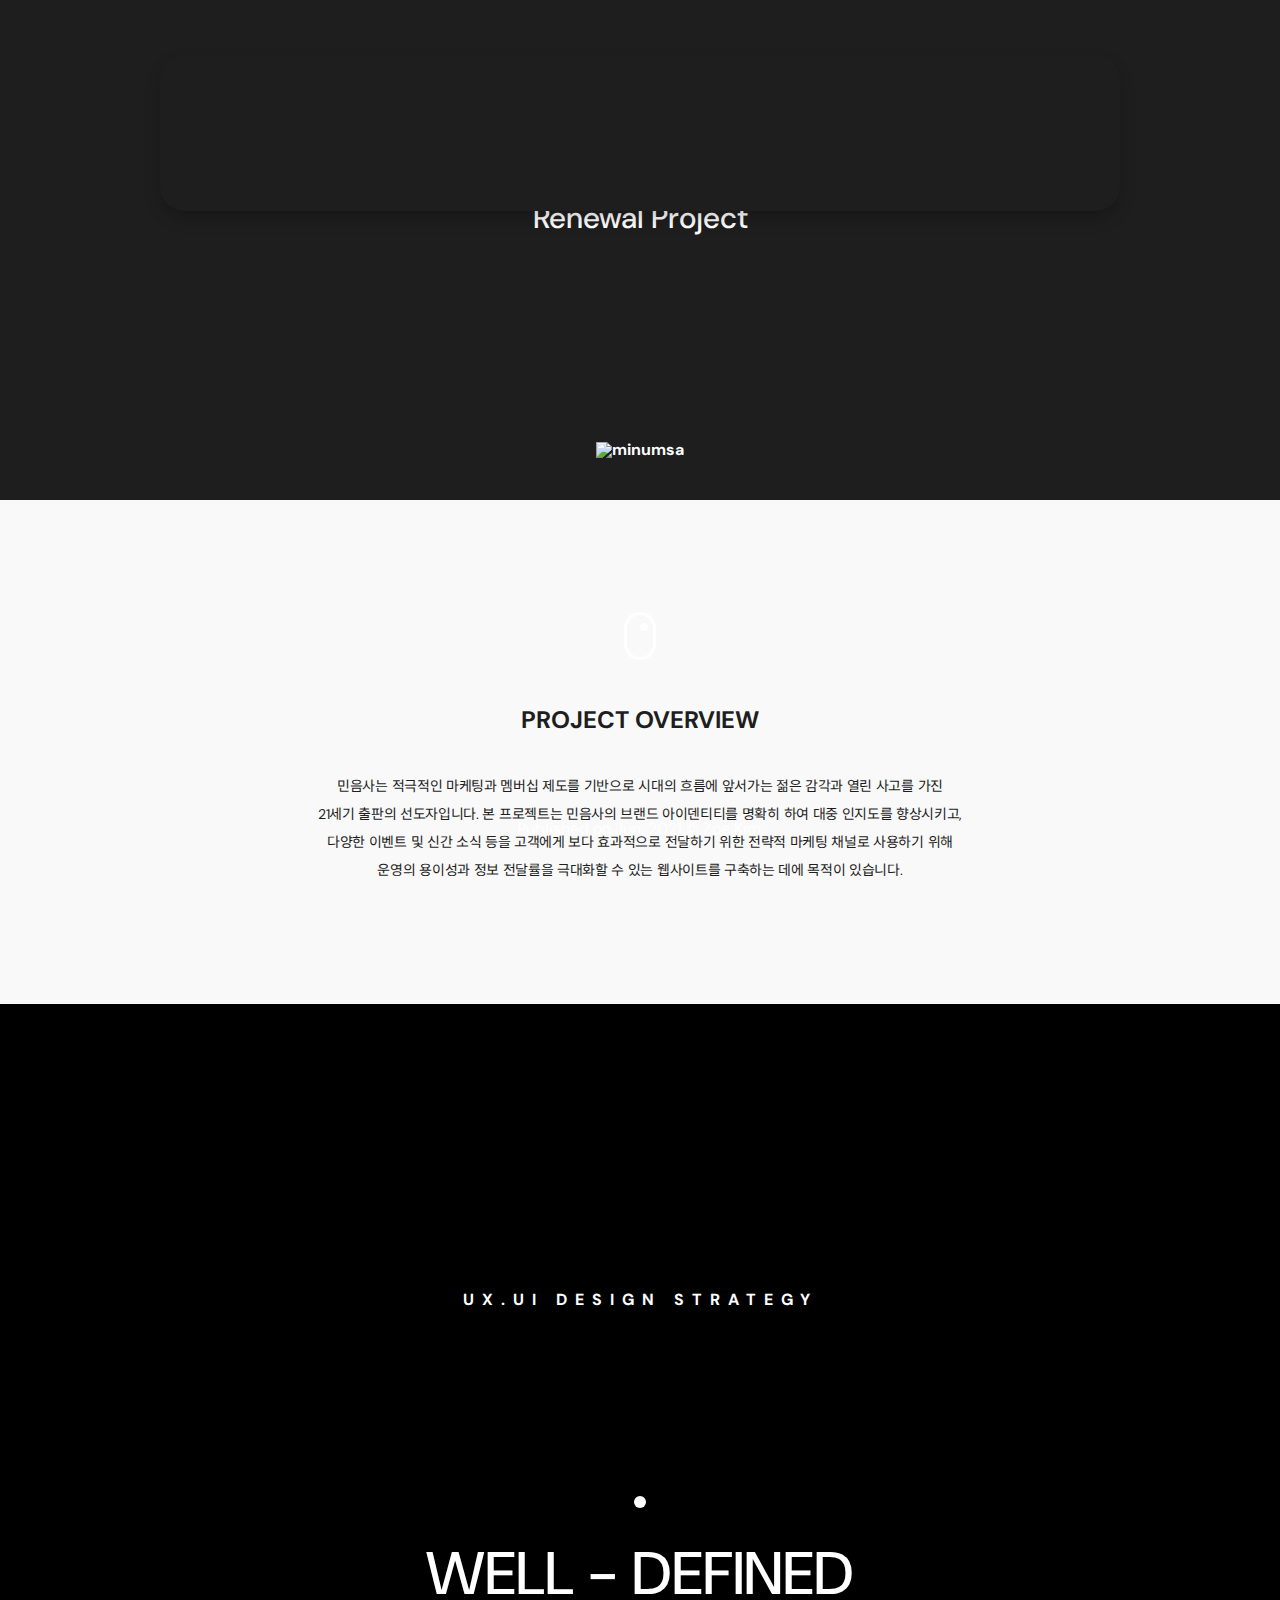
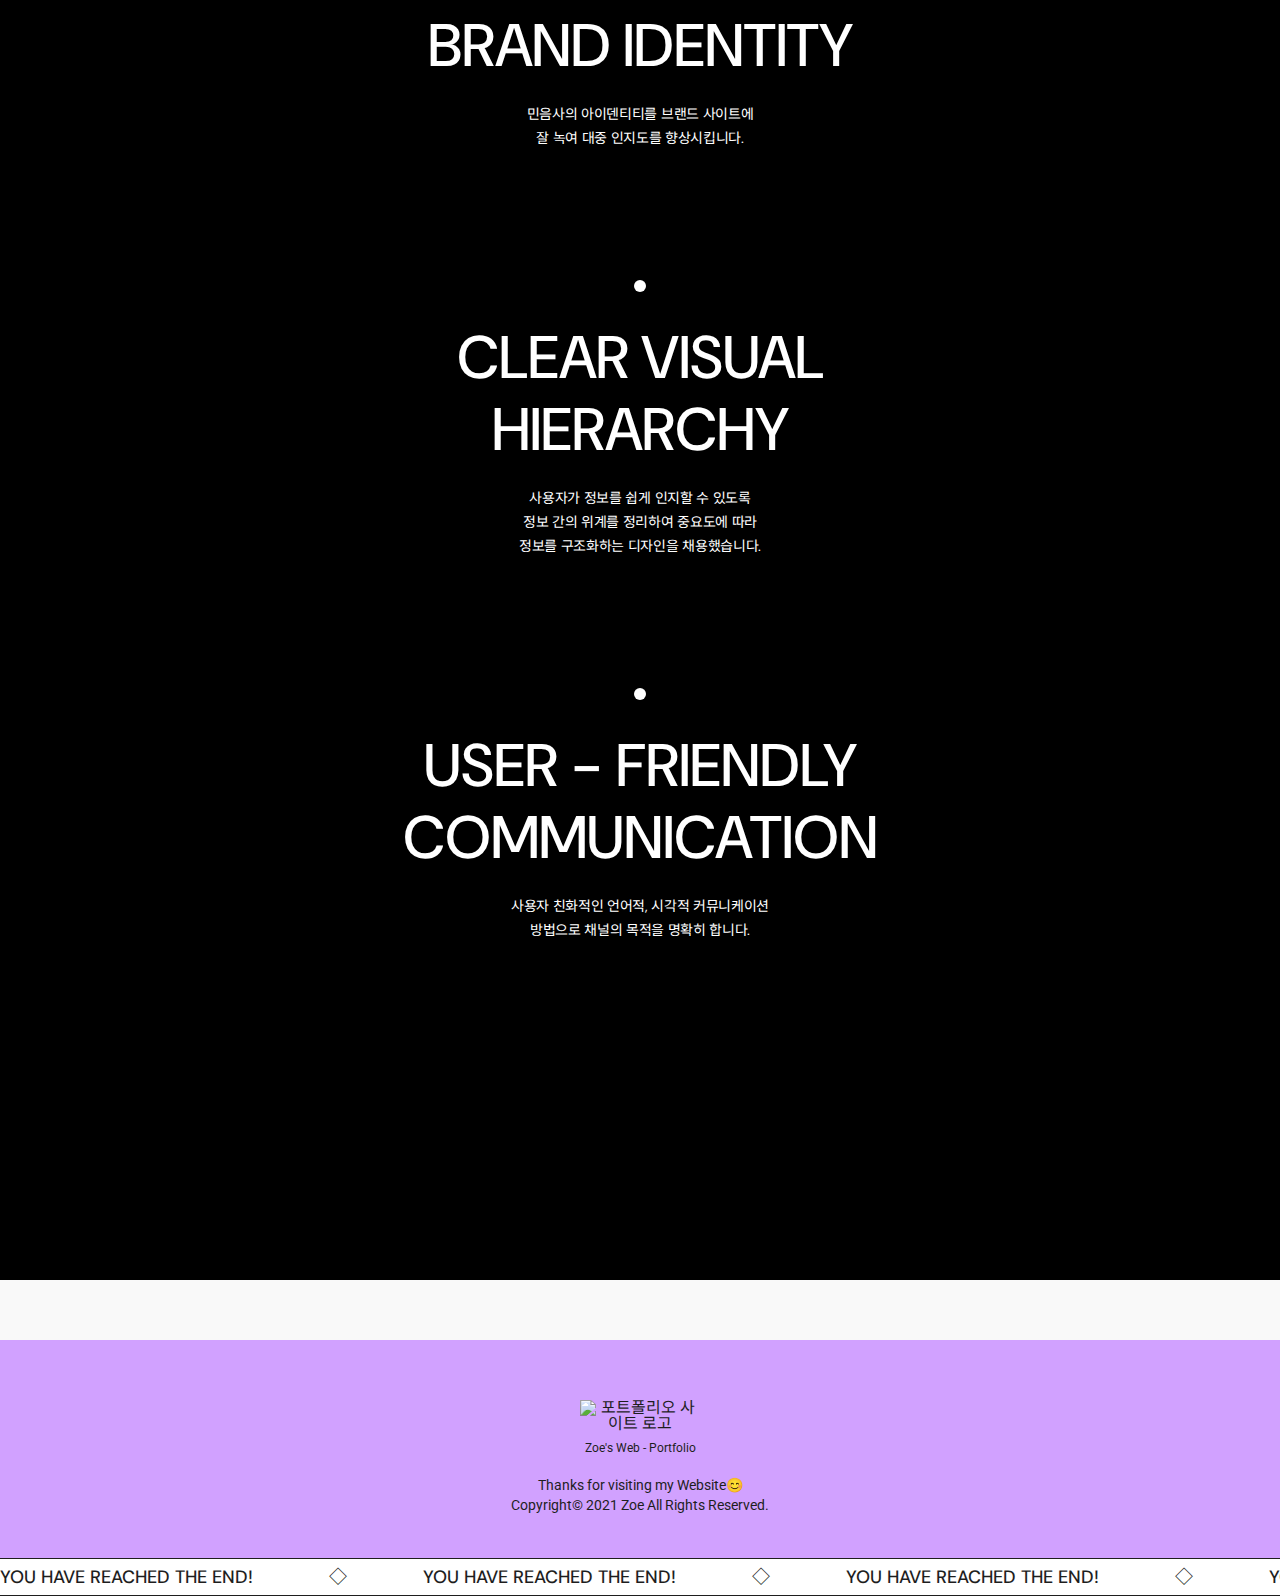
==== experience_minumsa.html @ f1d61986 "1차 발표 준비" ====
<!DOCTYPE html>
<html lang="ko">

<head>
  <meta charset="UTF-8">
  <meta http-equiv="X-UA-Compatible" content="IE=edge">
  <meta name="viewport" content="width=device-width, initial-scale=1.0">
  <title> Minumsa | Zoe’s Portfolio </title>
  <link rel="apple-touch-icon" href="images/common/favicon.ico">
  <link rel="shortcut icon" href="images/common/favicon.ico">
  <link rel="icon" href="images/common/favicon.ico">
  <link href="https://fonts.googleapis.com/css?family=DM+Sans:regular,500,700" rel="stylesheet">
  <link href="https://fonts.googleapis.com/css?family=Noto+Sans+KR:regular,500,700" rel="stylesheet">
  <link href="https://fonts.googleapis.com/css?family=Roboto:regular,500,700" rel="stylesheet">
  <link rel="stylesheet" href="https://cdn.jsdelivr.net/npm/xeicon@2.3.3/xeicon.min.css">
  <link rel="stylesheet" href="css/swiper-bundle.css">
  <link rel="stylesheet" href="css/common.css">
  <link rel="stylesheet" href="css/experience.css">

  <script src="js/jquery-1.12.4.min.js"></script>
  <script src="js/gsap.min.js"></script>
  <script src="js/swiper-bundle.min.js"></script>
  <script src="js/common.js"></script>
  <script src="js/experience.js"></script>
</head>

<body>
  <!-- skip navigation -->
  <div id="skip">
    <a href="#">본문 바로가기</a>
  </div>
  <!-- top button -->
  <button id="topBtn" type="button">
    <span class="blind">위로 가기</span>
    <div class="arrow_top"></div>
    <div class="arrow_btm"></div>
    <div class="round"><img src="images/common/topBtn_round.png" alt=""></div>
  </button>
  <!-- content -->
	<div class="minumsa">
		<!-- cover -->
		<section class="cover">
			<div class="copy">
				<div class="cover_keyword wow fadeInUp" data-wow-duration="1s" data-wow-offset="200">
					<p>Minumsa</p>
					<p>Responsive - Web</p>
					<p>Renewal Project</p>
				</div>
				<h1 class="cover_logo wow fadeInUp" data-wow-duration="1s" data-wow-offset="200">
          <img src="images/experience/01miumsa/logo_w.png" alt="minumsa">
        </h1>
        <div class="cover_mem wow fadeInUp" data-wow-duration="1s" data-wow-offset="200">
					<p class="copyright">Published on Jun. 2021 &copy; Zoe Kim.</p>
				</div>
        <button id="scrollBtn" type="button">
          <span class="blind">본문으로 이동</span>
        </button>  
			</div>
			<div class="mv_wrap wow fadeInUp" data-wow-duration="1s" data-wow-offset="200" data-bottom-top="" data-top-bottom="">
				<video width="100%" height="100%" poster="images/experience/01miumsa/video_poster.png" autoplay loop muted playsinline>
					<source src="images/experience/01miumsa/video_bg.mp4" type="video/mp4">
				</video>
			</div>
		</section>
		<!-- overview -->
		<section class="overview">
      <div class="top"></div>
			<div class="mid wow fadeInUp" data-wow-duration="1s" data-wow-offset="200" data-bottom-top="" data-top-bottom="">
				<div class="video wow fadeInUp" data-wow-duration="1s" data-wow-offset="200">
					<div class="mv_wrap shadow1">
						<video width="100%" height="" poster="images/experience/thumb2_video_poster.jpg" autoplay loop muted playsinline>
							<source src="video/experience_thumb2.mp4" type="video/mp4">
						</video>
					</div>
				</div>
				<div class="copy inner wow fadeInUp" data-wow-duration="1s" data-wow-offset="200">
					<strong>PROJECT OVERVIEW</strong>
          <p>민음사는 적극적인 마케팅과 멤버십 제도를 기반으로 시대의 흐름에 앞서가는 젊은 감각과 열린 사고를 가진<br> 21세기 출판의 선도자입니다. 본 프로젝트는 민음사의 브랜드 아이덴티티를 명확히 하여 대중 인지도를 향상시키고,<br> 다양한 이벤트 및 신간 소식 등을 고객에게 보다 효과적으로 전달하기 위한 전략적 마케팅 채널로 사용하기 위해<br> 운영의 용이성과 정보 전달률을 극대화할 수 있는 웹사이트를 구축하는 데에 목적이 있습니다.</p>
				</div>
			</div>
		</section>
    <!-- strategy -->
		<section class="strategy">
			<div class="inner">
				<strong class="wow fadeInUp" data-wow-duration="1s" data-wow-offset="200">UX.UI DESIGN STRATEGY</strong>
				<div class="group">
					<dl class="wow fadeInUp" data-wow-duration="1s" data-wow-offset="200">
						<dt>WELL - DEFINED<br> BRAND IDENTITY</dt>
						<dd>민음사의 아이덴티티를 브랜드 사이트에 <br>잘 녹여 대중 인지도를 향상시킵니다.</dd>
					</dl>
					<dl class="wow fadeInUp" data-wow-duration="1s" data-wow-offset="200">
						<dt>CLEAR VISUAL<br> HIERARCHY</dt>
						<dd>사용자가 정보를 쉽게 인지할 수 있도록<br> 정보 간의 위계를 정리하여 중요도에 따라 <br>정보를 구조화하는 디자인을 채용했습니다.</dd>
					</dl>
					<dl class="wow fadeInUp" data-wow-duration="1s" data-wow-offset="200">
						<dt>USER - FRIENDLY<br> COMMUNICATION</dt>
						<dd>사용자 친화적인 언어적, 시각적 커뮤니케이션 <br />방법으로 채널의 목적을 명확히 합니다.</dd>
					</dl>
				</div>
			</div>
		</section>
	</div>
  <!-- footer -->
  <footer class="mt60 pt60 pb60">
    <div class="wrap">
      <div class="mb8">
        <a href="index.html"><img src="images/common/favicon.ico" alt="포트폴리오 사이트 로고"></a>
      </div>
      <div class="mb20">
        <p class="font12 roboto">Zoe's Web - Portfolio</p>
      </div>
      <div class="mb20">
        <p class="font14 roboto">Thanks for visiting my Website😊</p>
        <p class="font14 roboto">Copyright&copy; 2021 Zoe All Rights Reserved.</p>
      </div>
    </div>
    <div class="flow">
      <ul class="horizontalscroll">
        <li>YOU HAVE REACHED THE END!</li>
        <li>◇</li>
        <li>YOU HAVE REACHED THE END!</li>
        <li>◇</li>
        <li>YOU HAVE REACHED THE END!</li>
        <li>◇</li>
        <li>YOU HAVE REACHED THE END!</li>
        <li>◇</li>
        <li>YOU HAVE REACHED THE END!</li>
        <li>◇</li>
        <li>YOU HAVE REACHED THE END!</li>
        <li>◇</li>
        <li>YOU HAVE REACHED THE END!</li>
        <li>◇</li>
        <li>YOU HAVE REACHED THE END!</li>
        <li>◇</li>
        <li>YOU HAVE REACHED THE END!</li>
        <li>◇</li>
        <li>YOU HAVE REACHED THE END!</li>
        <li>◇</li>
      </ul>
    </div>
  </footer>
</body>

</html>
---- css/common.css ----
body, h1, h2, h3, h4, h5, h6, p, ul, dl, dd, button {
  margin: 0;
  padding: 0; }

h1, h2, h3, h4, h5, h6 {
  font-size: 100%; }

ul {
  list-style: none; }

address {
  font-style: normal; }

a:link, button {
  cursor: url("../images/common/cursor2.png"), auto; }

a:link, a:visited, a:hover, a:active {
  text-decoration: none;
  color: inherit; }

img {
  border: none;
  vertical-align: top;
  max-width: 100%; }

video {
  vertical-align: top;
  max-width: 100%; }

button {
  font-family: inherit;
  font-size: inherit;
  color: inherit;
  border: none;
  background: none; }

header, nav, section, footer {
  display: block; }

.p_r {
  position: relative; }

.p_a {
  position: absolute; }

.blind {
  width: 1px;
  height: 1px;
  overflow: hidden;
  border: none;
  position: absolute;
  clip: rect(1px, 1px, 1px, 1px);
  clip-path: inset(50%); }

.hidden {
  visibility: hidden; }

.wrap {
  position: relative;
  z-index: 1; }

.content {
  position: relative; }

.content_box {
  background: #fff;
  padding: 20px 16px;
  border-radius: 24px; }

.mr3 {
  margin-right: 3px; }

.mr8 {
  margin-right: 8px; }

.pt60 {
  padding-top: 60px; }

.pb60 {
  padding-bottom: 60px; }

.mt8 {
  margin-top: 8px; }

.mt12 {
  margin-top: 12px; }

.mt16 {
  margin-top: 16px; }

.mt24 {
  margin-top: 24px; }

.mt60 {
  margin-top: 60px; }

.mb4 {
  margin-bottom: 4px; }

.mb8 {
  margin-bottom: 8px; }

.mb12 {
  margin-bottom: 12px; }

.mb16 {
  margin-bottom: 16px; }

.mb20 {
  margin-bottom: 20px; }

.font12 {
  font-size: 12px; }

.font14 {
  font-size: 14px; }

.font16 {
  font-size: 16px; }

.font20 {
  font-size: 20px; }

.font22 {
  font-size: 22px; }

.font24 {
  font-size: 24px; }

.font30 {
  font-size: 30px; }

.font32 {
  font-size: 32px; }

.regular {
  font-weight: 400; }

.medium {
  font-weight: 500; }

.bold {
  font-weight: 700; }

.shadow1 {
  box-shadow: 0 8px 16px rgba(0, 0, 0, 0.2); }

.shadow2 {
  box-shadow: 0 2px 4px rgba(0, 0, 0, 0.15); }

.purple {
  color: #D1A1FF; }

.green {
  color: #55B36B; }

.transition {
  -webkit-transition: all 0.3s;
  transition: all 0.3s; }

.roboto {
  font-family: "Roboto",sans-serif; }

/* motion keyframes */
@keyframes horizontalscroll {
  0% {
    -moz-transform: translateX(0);
    -ms-transform: translateX(0);
    -webkit-transform: translateX(0);
    transform: translateX(0); }
  99%, 100% {
    -moz-transform: translateX(-100vw);
    -ms-transform: translateX(-100vw);
    -webkit-transform: translateX(-100vw);
    transform: translateX(-100vw); } }
@keyframes round {
  0% {
    -moz-transform: translateX(-50%) rotate(0);
    -ms-transform: translateX(-50%) rotate(0);
    -webkit-transform: translateX(-50%) rotate(0);
    transform: translateX(-50%) rotate(0); }
  100% {
    -moz-transform: translateX(-50%) rotate(360deg);
    -ms-transform: translateX(-50%) rotate(360deg);
    -webkit-transform: translateX(-50%) rotate(360deg);
    transform: translateX(-50%) rotate(360deg); } }
#skip a {
  position: absolute;
  top: 0;
  left: -9999px;
  z-index: 1000; }
  #skip a:focus {
    left: 0;
    width: 100%;
    height: 50px;
    line-height: 50px;
    color: #fff;
    font-weight: 700;
    background: #D1A1FF;
    text-align: center; }

body {
  font-family: "DM Sans", "Noto Sans KR", sans-serif;
  font-size: 16px;
  color: #1E1E1E;
  line-height: 1;
  font-weight: 400;
  background: #f9f9f9;
  cursor: url("../images/common/cursor1.png"), auto; }
  body * {
    box-sizing: border-box; }

header {
  position: absolute;
  width: 100%;
  padding: 0 240px 60px;
  z-index: 900;
  transition-property: padding !important; }
  header #header_wrap {
    position: relative;
    width: 100%;
    height: 64px;
    background: linear-gradient(to right, #D1A1FF, #55B36B);
    border-radius: 24px;
    z-index: 1; }
    header #header_wrap .wrap {
      display: -webkit-box;
      display: -moz-box;
      display: -ms-flexbox;
      display: -webkit-flex;
      display: flex;
      -webkit-align-items: center;
      align-items: center;
      -webkit-justify-content: space-between;
      justify-content: space-between;
      -webkit-transition: all 0.3s;
      transition: all 0.3s;
      position: relative;
      margin: 0 20px;
      height: 64px; }
      header #header_wrap .wrap .pc_nav {
        display: -webkit-box;
        display: -moz-box;
        display: -ms-flexbox;
        display: -webkit-flex;
        display: flex;
        -webkit-align-items: center;
        align-items: center; }
        header #header_wrap .wrap .pc_nav .logo a {
          display: block;
          width: 60px;
          height: 60px;
          background: url("../images/common/favicon.ico") no-repeat center/cover; }
        header #header_wrap .wrap .pc_nav ul {
          display: -webkit-box;
          display: -moz-box;
          display: -ms-flexbox;
          display: -webkit-flex;
          display: flex;
          -webkit-align-items: center;
          align-items: center;
          margin-left: 40px; }
          header #header_wrap .wrap .pc_nav ul li a {
            display: block;
            font-size: 18px;
            line-height: 32px;
            padding: 0 14px;
            font-weight: 500;
            -webkit-transition: all 0.3s;
            transition: all 0.3s; }
          header #header_wrap .wrap .pc_nav ul li:hover a, header #header_wrap .wrap .pc_nav ul li a:focus-visible {
            color: #fff;
            -webkit-transition: all 0.3s;
            transition: all 0.3s; }
      header #header_wrap .wrap .dark {
        font-size: 32px;
        -webkit-transition: all 0.3s;
        transition: all 0.3s; }
        header #header_wrap .wrap .dark:hover, header #header_wrap .wrap .dark:focus-visible {
          color: #ffc72c;
          -webkit-transition: all 0.3s;
          transition: all 0.3s; }
  header .m_nav {
    visibility: hidden;
    height: 0;
    overflow: hidden; }

header.fixed {
  position: fixed;
  top: 0 !important;
  padding: 0; }
  header.fixed #header_wrap {
    border-radius: 0; }

#topBtn {
  position: fixed;
  bottom: 30px;
  right: 30px;
  width: 64px;
  height: 160px;
  display: none;
  z-index: 800; }
  #topBtn .arrow_top {
    -webkit-transform: translateX(-50%);
    -moz-transform: translateX(-50%);
    transform: translateX(-50%);
    -webkit-transform: rotate(-45deg);
    -moz-transform: rotate(-45deg);
    transform: rotate(-45deg);
    -webkit-transition: all 0.3s;
    transition: all 0.3s;
    position: absolute;
    top: 26px;
    left: 61%;
    width: 2px;
    height: 24px;
    background: #1E1E1E; }
  #topBtn .arrow_btm {
    -webkit-transform: translateX(-50%);
    -moz-transform: translateX(-50%);
    transform: translateX(-50%);
    -webkit-transition: all 0.3s;
    transition: all 0.3s;
    position: absolute;
    bottom: 30px;
    left: 50%;
    width: 2px;
    height: 100px;
    background: #1E1E1E; }
  #topBtn:hover .arrow_top, #topBtn:focus .arrow_top {
    top: 6px;
    -webkit-transition: all 0.3s;
    transition: all 0.3s; }
  #topBtn:hover .arrow_btm, #topBtn:focus .arrow_btm {
    height: 120px;
    -webkit-transition: all 0.3s;
    transition: all 0.3s; }
  #topBtn .round {
    -webkit-animation: round 10s infinite linear;
    -moz-animation: round 10s infinite linear;
    animation: round 10s infinite linear;
    position: absolute;
    bottom: -18%;
    left: 50%;
    width: 120px; }

.section {
  padding-top: 124px; }
  .section .wrap {
    margin: 0 240px; }

footer {
  position: relative;
  z-index: 0;
  background: #D1A1FF; }
  footer .wrap {
    margin: 0 200px; }
    footer .wrap div {
      text-align: center; }
      footer .wrap div a {
        display: inline-block;
        vertical-align: bottom;
        width: 120px; }
      footer .wrap div p {
        line-height: 1.4; }
  footer .flow {
    position: absolute;
    bottom: 0;
    overflow: hidden;
    width: 100%; }
    footer .flow ul {
      -webkit-animation: horizontalscroll 30s linear infinite;
      -moz-animation: horizontalscroll 30s linear infinite;
      animation: horizontalscroll 30s linear infinite;
      background: #fff;
      color: #1E1E1E;
      border-top: 1px solid #1E1E1E;
      border-bottom: 1px solid #1E1E1E;
      width: 4368px; }
      footer .flow ul li {
        margin-right: 72px;
        font-size: 18px;
        line-height: 2;
        display: inline-block;
        font-weight: 500; }

/*# sourceMappingURL=common.css.map */
---- css/experience.css ----
/* motion keyframes */
@keyframes scroll {
  0%, 100% {
    -moz-transform: translateX(-50%) translateY(0);
    -ms-transform: translateX(-50%) translateY(0);
    -webkit-transform: translateX(-50%) translateY(0);
    transform: translateX(-50%) translateY(0); }
  40%, 80% {
    -moz-transform: translateX(-50%) translateY(10px);
    -ms-transform: translateX(-50%) translateY(10px);
    -webkit-transform: translateX(-50%) translateY(10px);
    transform: translateX(-50%) translateY(10px); } }
.experience_history li {
  position: relative;
  padding: 0 0 72px 62px; }
  .experience_history li::before {
    content: "";
    position: absolute;
    top: 22px;
    left: 4px;
    bottom: -3px;
    width: 3px;
    border-radius: 3px;
    background: #eee; }
  .experience_history li:last-child {
    padding-bottom: 0; }
    .experience_history li:last-child::before {
      display: none; }
  .experience_history li::after {
    content: "";
    position: absolute;
    top: 6px;
    left: 0;
    width: 12px;
    height: 12px;
    border-radius: 12px;
    background: #1E1E1E; }
  .experience_history li a {
    display: block;
    overflow: hidden; }
    .experience_history li a > div {
      display: -webkit-box;
      display: -moz-box;
      display: -ms-flexbox;
      display: -webkit-flex;
      display: flex; }
      .experience_history li a > div .thumb_wrap {
        width: 240px;
        height: 180px;
        border-radius: 12px;
        overflow: hidden; }
        .experience_history li a > div .thumb_wrap img {
          width: 100%;
          height: 100%;
          -webkit-transition: all 0.3s;
          transition: all 0.3s; }
        .experience_history li a > div .thumb_wrap:hover img, .experience_history li a > div .thumb_wrapfocus img {
          -webkit-transform: scale(1.1);
          -moz-transform: scale(1.1);
          transform: scale(1.1);
          -webkit-transition: all 0.3s;
          transition: all 0.3s; }
      .experience_history li a > div .cnt_wrap {
        display: -webkit-box;
        display: -moz-box;
        display: -ms-flexbox;
        display: -webkit-flex;
        display: flex;
        -webkit-flex-direction: column;
        -moz-flex-direction: column;
        flex-direction: column;
        -webkit-justify-content: space-evenly;
        justify-content: space-evenly;
        padding-left: 60px; }
        .experience_history li a > div .cnt_wrap .date {
          display: block;
          line-height: 32px; }
        .experience_history li a > div .cnt_wrap .title {
          display: -webkit-box;
          -webkit-line-clamp: 2;
          -webkit-box-orient: vertical;
          white-space: normal;
          max-height: 104px;
          text-overflow: ellipsis;
          overflow: hidden;
          overflow: hidden;
          line-height: 52px; }
        .experience_history li a > div .cnt_wrap .tag_wrap {
          display: block; }
          .experience_history li a > div .cnt_wrap .tag_wrap .tag {
            display: inline-block;
            line-height: 30px;
            color: #888; }

.minumsa .cover .copy {
  position: absolute;
  left: 0;
  top: 0;
  width: 100%;
  height: 100%;
  z-index: 10;
  color: #fff; }
  .minumsa .cover .copy .cover_keyword {
    width: 330px;
    height: 65px;
    margin: 0 auto;
    margin-top: 10%;
    text-align: center;
    font-size: 30px;
    line-height: 1.2;
    font-weight: 500; }
  .minumsa .cover .copy .cover_logo {
    -webkit-transform: translate(-50%, -50%);
    -moz-transform: translate(-50%, -50%);
    transform: translate(-50%, -50%);
    position: absolute;
    left: 50%;
    top: 50%; }
  .minumsa .cover .copy .cover_mem {
    -webkit-transform: translateX(-50%);
    -moz-transform: translateX(-50%);
    transform: translateX(-50%);
    position: absolute;
    left: 50%;
    bottom: 7%; }
.minumsa .cover .mv_wrap {
  position: absolute;
  left: 0;
  top: 0;
  width: 100%;
  height: 100%;
  z-index: 0; }
  .minumsa .cover .mv_wrap video {
    position: absolute;
    top: 0;
    left: 0;
    object-fit: cover; }
.minumsa .overview .top {
  position: relative;
  height: 500px;
  background: #1E1E1E; }
.minumsa .overview .mid {
  position: relative;
  margin-top: -700px;
  padding-bottom: 120px; }
  .minumsa .overview .mid .video {
    position: relative;
    width: 960px;
    height: 720px;
    z-index: 10;
    display: block;
    margin: 0 auto;
    margin-top: 200px;
    padding-top: 55px; }
    .minumsa .overview .mid .video .mv_wrap {
      position: relative;
      overflow: hidden;
      z-index: 10;
      background: #1E1E1E;
      border: 3px solid #1E1E1E;
      border-radius: 25px; }
      .minumsa .overview .mid .video .mv_wrap video {
        object-fit: cover; }
  .minumsa .overview .mid .copy {
    position: relative;
    margin-top: -72px;
    text-align: center; }
    .minumsa .overview .mid .copy strong {
      display: block;
      margin-top: 60px;
      font-size: 24px; }
    .minumsa .overview .mid .copy p {
      margin-top: 40px;
      line-height: 200%;
      font-size: 14px;
      letter-spacing: -0.02rem; }
.minumsa .strategy {
  padding: 280px 0 337px;
  background: #000 url(../images/experience/01miumsa/bg_strategy.jpg) 50% 0 no-repeat;
  color: #fff; }
  .minumsa .strategy .inner {
    text-align: center; }
    .minumsa .strategy .inner strong {
      display: block;
      line-height: 200%;
      letter-spacing: 8px; }
    .minumsa .strategy .inner .group {
      margin-top: 180px; }
      .minumsa .strategy .inner .group dl::before {
        content: "";
        display: block;
        width: 12px;
        height: 12px;
        margin: 0 auto 30px;
        background: #fff;
        border-radius: 50%; }
      .minumsa .strategy .inner .group dl dt {
        font-size: 60px;
        font-weight: 500;
        line-height: 1.2; }
      .minumsa .strategy .inner .group dl dd {
        margin-top: 20px;
        font-size: 14px;
        line-height: 172%;
        letter-spacing: -0.02rem; }
      .minumsa .strategy .inner .group dl + dl {
        margin-top: 130px; }

#scrollBtn {
  -webkit-transform: translateX(-50%);
  -moz-transform: translateX(-50%);
  transform: translateX(-50%);
  position: absolute;
  bottom: 240px;
  left: 50%;
  width: 32px;
  height: 48px;
  border: 3px solid #fff;
  border-radius: 20px; }
  #scrollBtn::after {
    -webkit-animation: scroll 2s infinite;
    -moz-animation: scroll 2s infinite;
    animation: scroll 2s infinite;
    content: "";
    position: absolute;
    top: 8px;
    left: 50%;
    width: 8px;
    height: 8px;
    background: #fff;
    border-radius: 20px; }

/*# sourceMappingURL=experience.css.map */
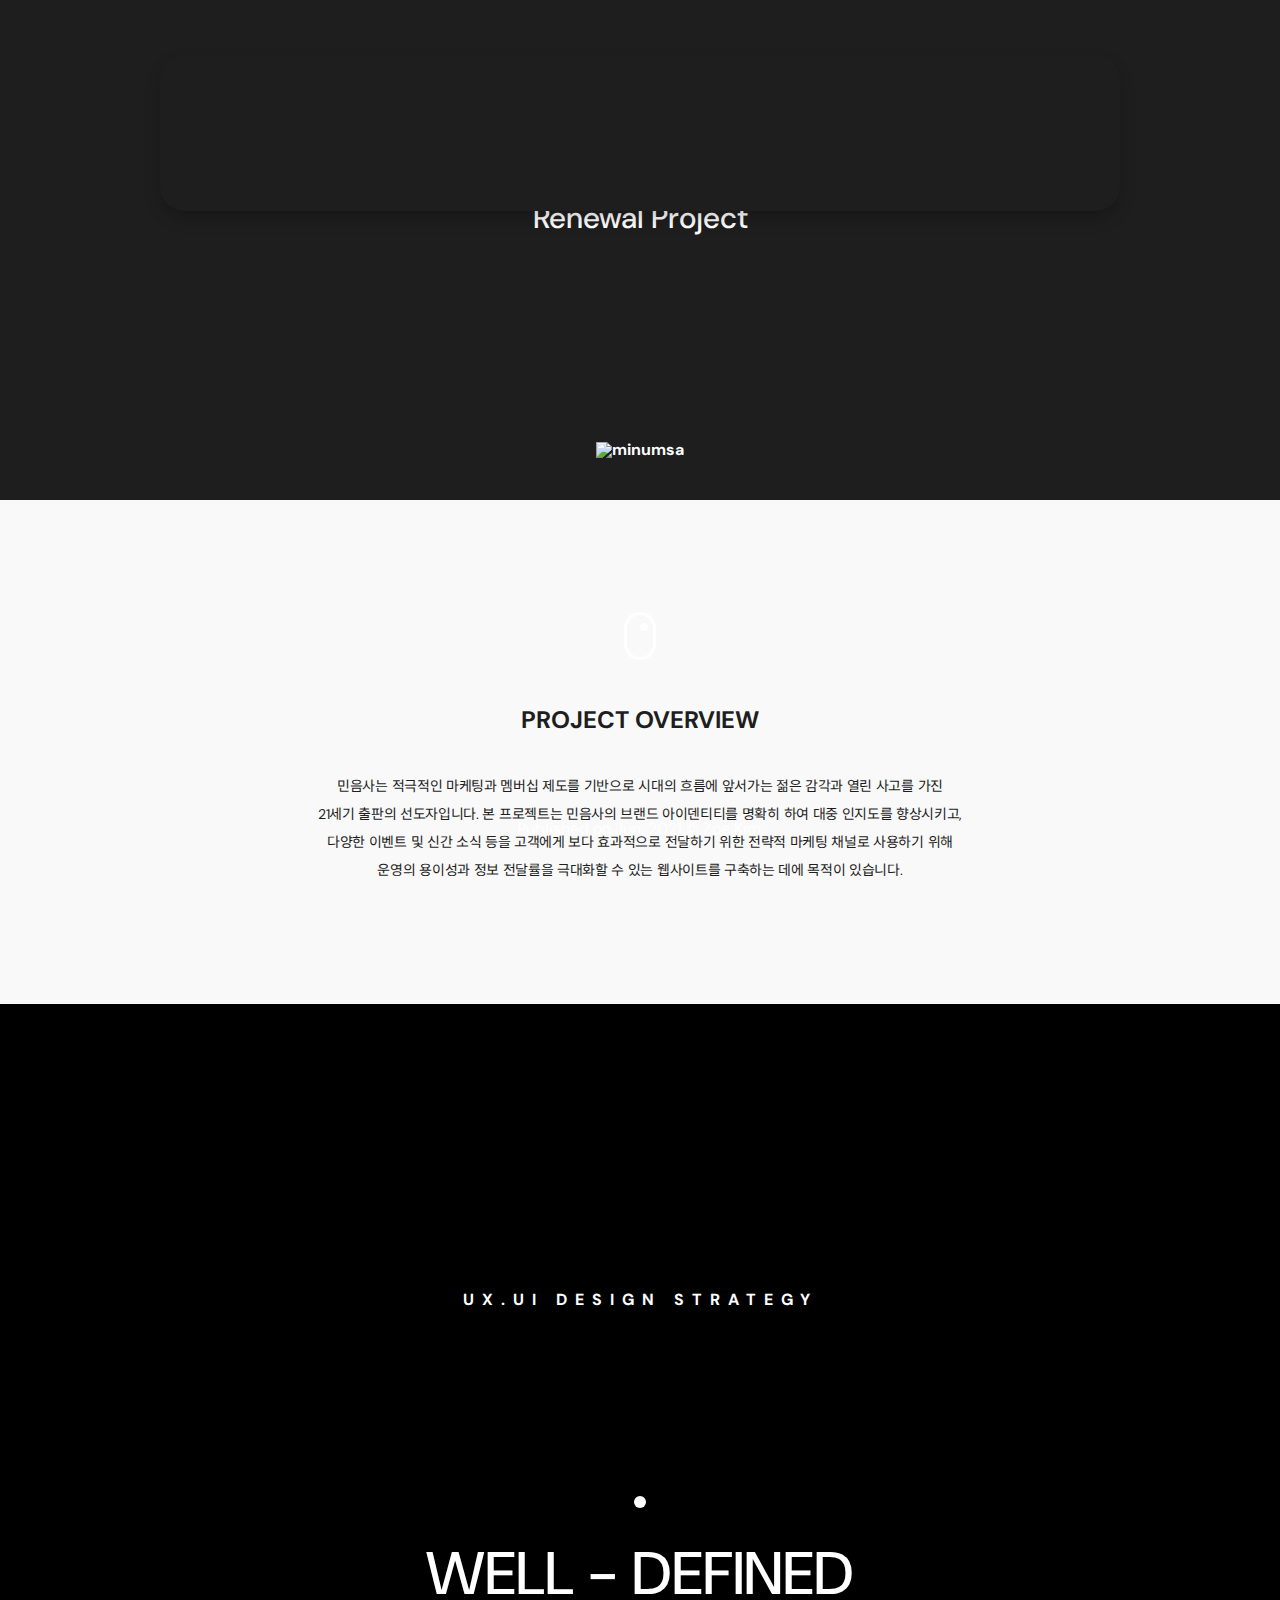
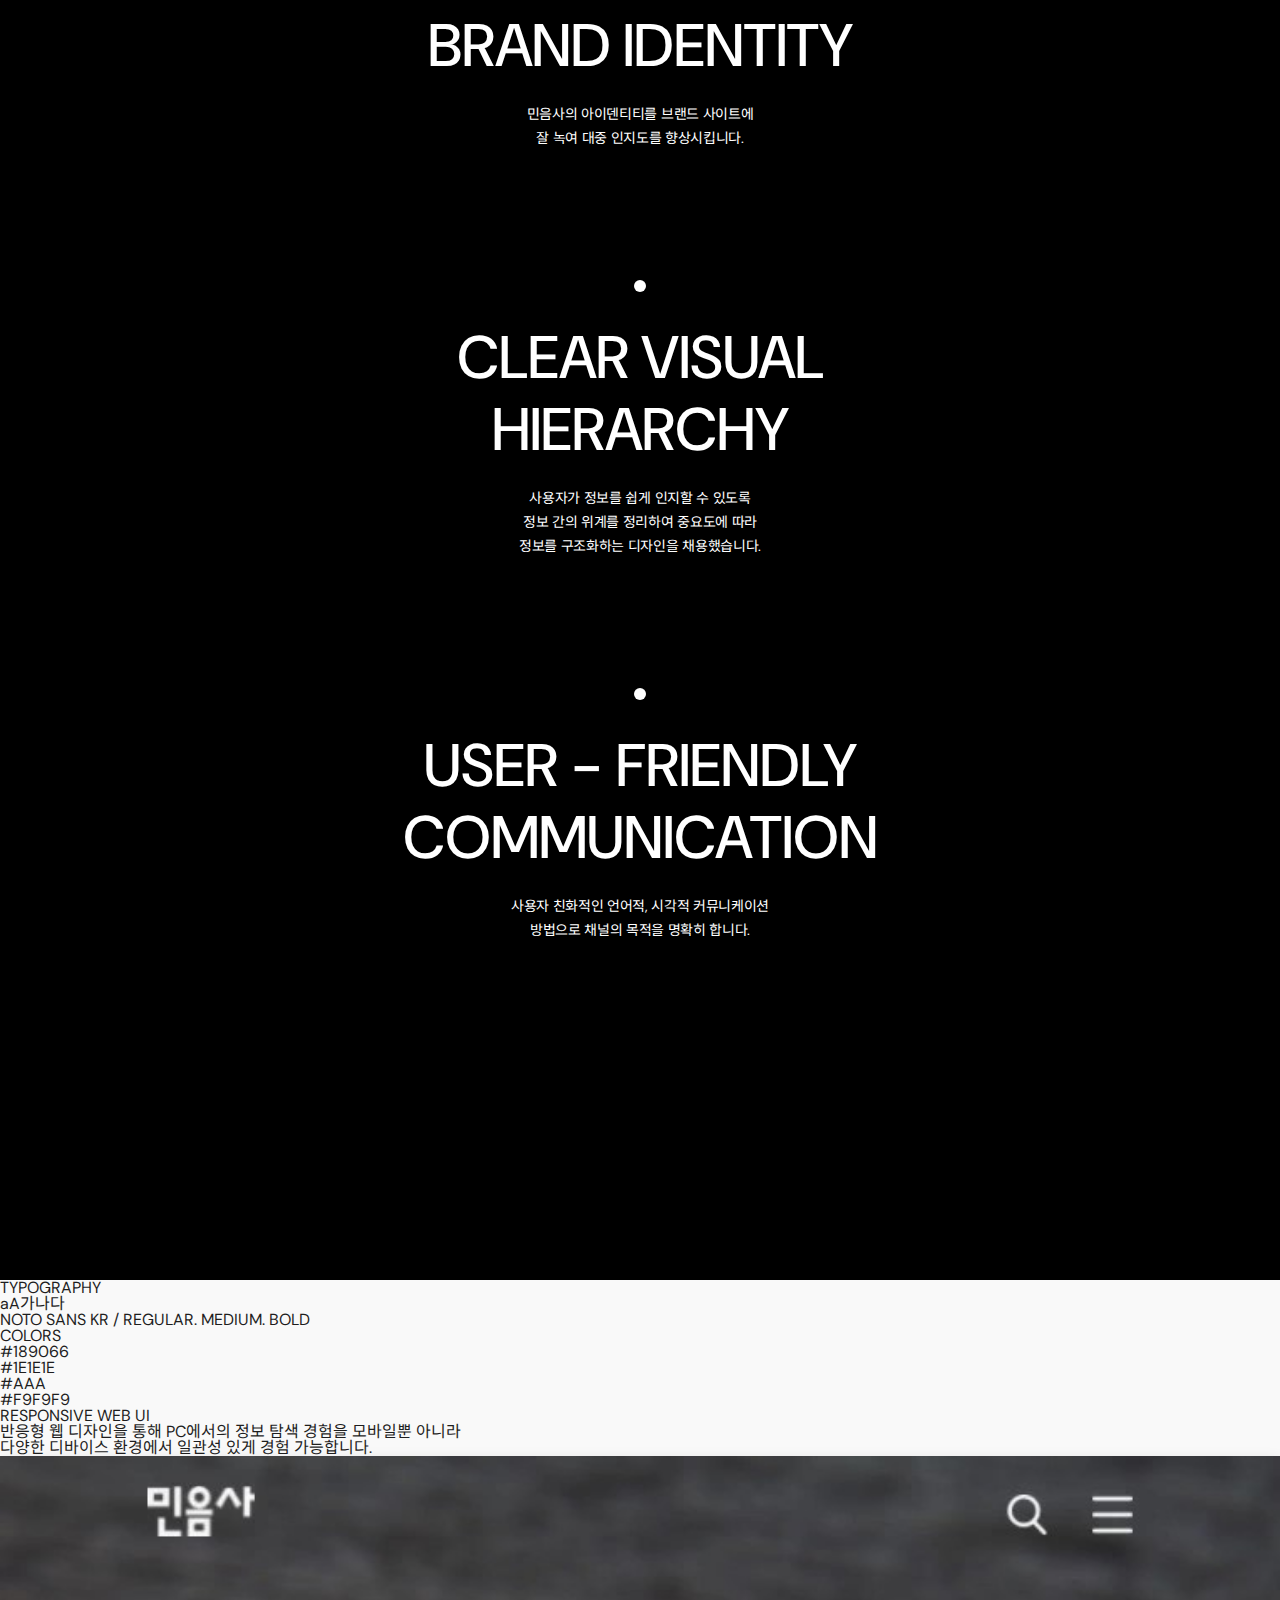
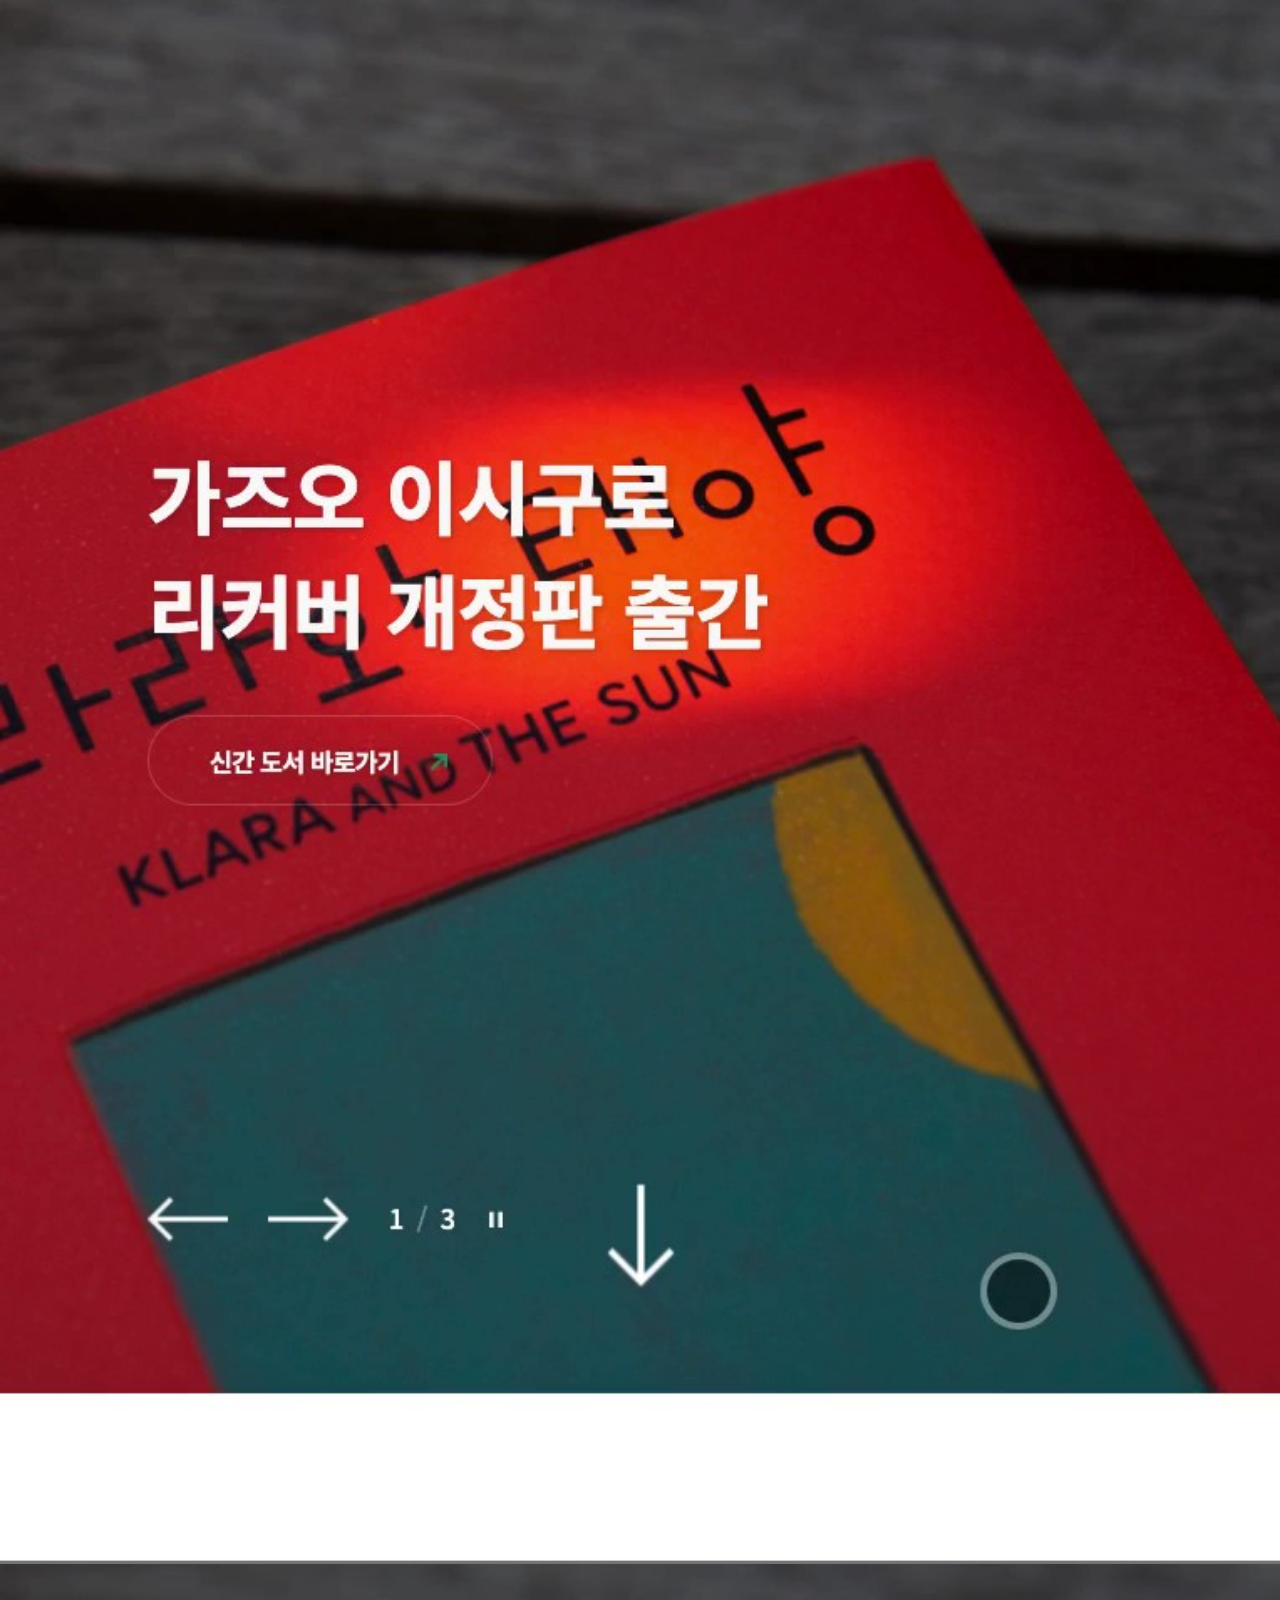
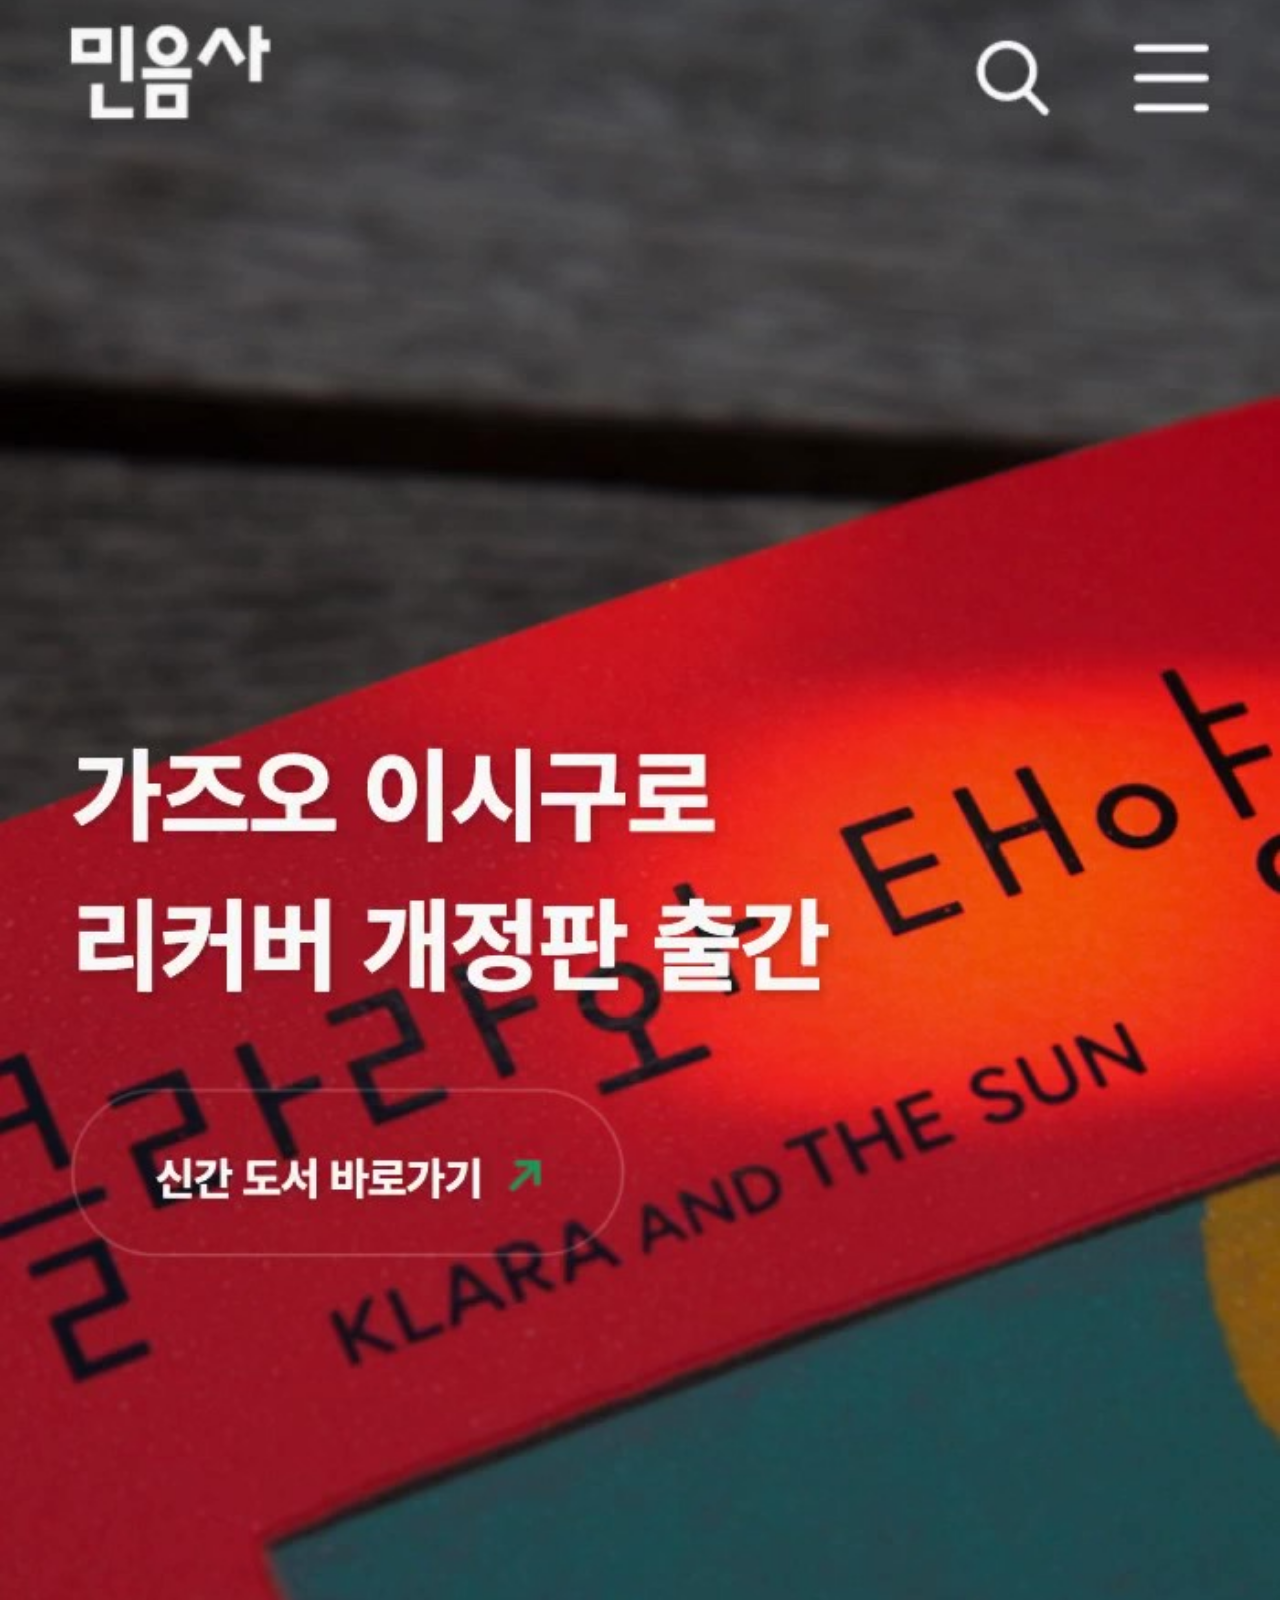
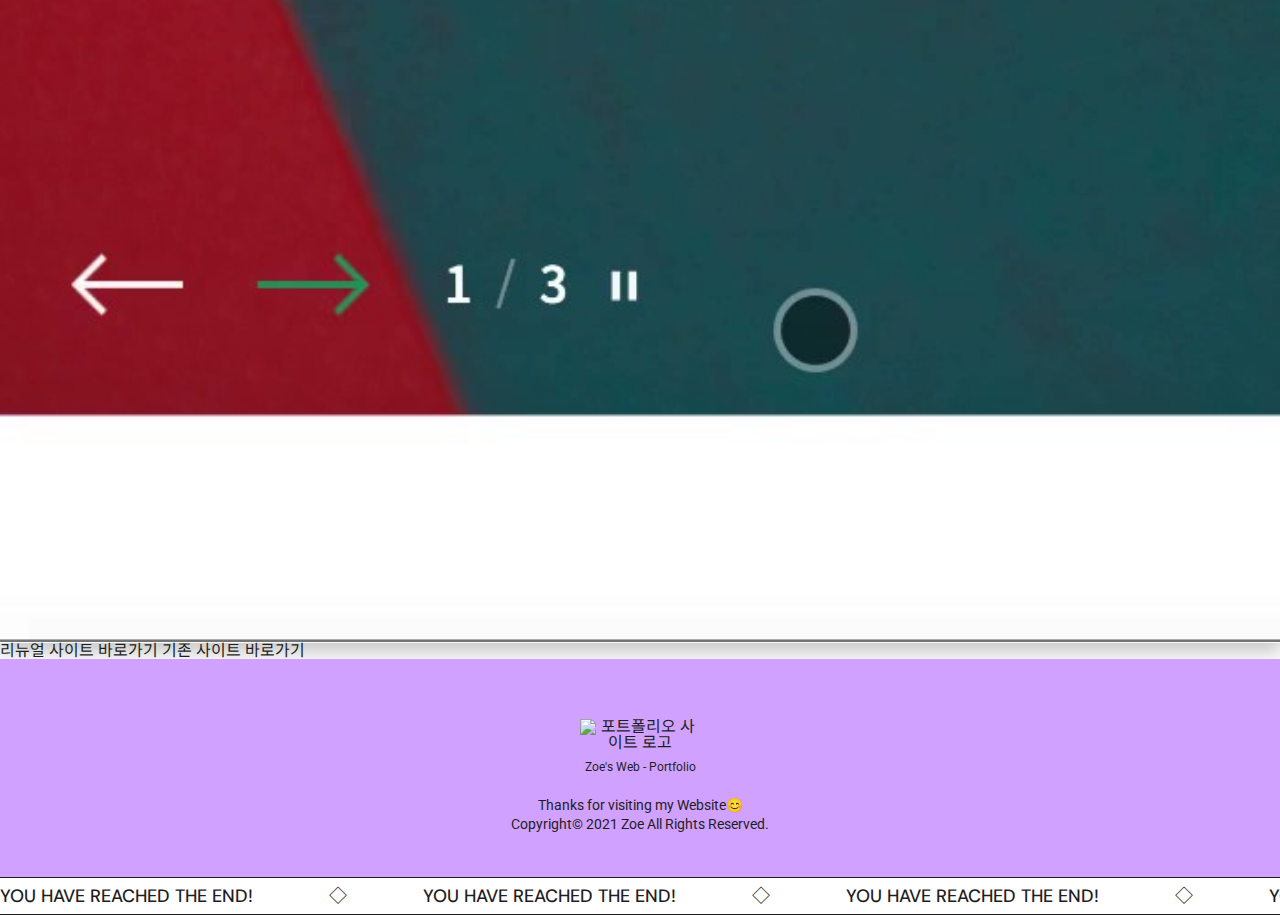
==== commit 258b0b0c: "video 파일 mp4로 변환" ====
--- a/experience_minumsa.html
+++ b/experience_minumsa.html
@@ -12,6 +12,7 @@
   <link href="https://fonts.googleapis.com/css?family=DM+Sans:regular,500,700" rel="stylesheet">
   <link href="https://fonts.googleapis.com/css?family=Noto+Sans+KR:regular,500,700" rel="stylesheet">
   <link href="https://fonts.googleapis.com/css?family=Roboto:regular,500,700" rel="stylesheet">
+	<link href="https://fonts.googleapis.com/css?family=Noto+Sans+KR:regular,500,700" rel="stylesheet">
   <link rel="stylesheet" href="https://cdn.jsdelivr.net/npm/xeicon@2.3.3/xeicon.min.css">
   <link rel="stylesheet" href="css/swiper-bundle.css">
   <link rel="stylesheet" href="css/common.css">
@@ -27,7 +28,7 @@
 <body>
   <!-- skip navigation -->
   <div id="skip">
-    <a href="#">본문 바로가기</a>
+    <a href="#overview">본문 바로가기</a>
   </div>
   <!-- top button -->
   <button id="topBtn" type="button">
@@ -41,39 +42,39 @@
 		<!-- cover -->
 		<section class="cover">
 			<div class="copy">
-				<div class="cover_keyword wow fadeInUp" data-wow-duration="1s" data-wow-offset="200">
+				<div class="cover_keyword" data--duration="1s" data--offset="200">
 					<p>Minumsa</p>
 					<p>Responsive - Web</p>
 					<p>Renewal Project</p>
 				</div>
-				<h1 class="cover_logo wow fadeInUp" data-wow-duration="1s" data-wow-offset="200">
+				<h1 class="cover_logo" data--duration="1s" data--offset="200">
           <img src="images/experience/01miumsa/logo_w.png" alt="minumsa">
         </h1>
-        <div class="cover_mem wow fadeInUp" data-wow-duration="1s" data-wow-offset="200">
+        <div class="cover_mem" data--duration="1s" data--offset="200">
 					<p class="copyright">Published on Jun. 2021 &copy; Zoe Kim.</p>
 				</div>
         <button id="scrollBtn" type="button">
           <span class="blind">본문으로 이동</span>
         </button>  
 			</div>
-			<div class="mv_wrap wow fadeInUp" data-wow-duration="1s" data-wow-offset="200" data-bottom-top="" data-top-bottom="">
+			<div class="mv_wrap" data--duration="1s" data--offset="200" data-bottom-top="" data-top-bottom="">
 				<video width="100%" height="100%" poster="images/experience/01miumsa/video_poster.png" autoplay loop muted playsinline>
 					<source src="images/experience/01miumsa/video_bg.mp4" type="video/mp4">
 				</video>
 			</div>
 		</section>
 		<!-- overview -->
-		<section class="overview">
+		<section class="overview" id="overview">
       <div class="top"></div>
-			<div class="mid wow fadeInUp" data-wow-duration="1s" data-wow-offset="200" data-bottom-top="" data-top-bottom="">
-				<div class="video wow fadeInUp" data-wow-duration="1s" data-wow-offset="200">
+			<div class="mid  movetop" data--duration="1s" data--offset="200" data-bottom-top="" data-top-bottom="">
+				<div class="video movetop" data--duration="1s" data--offset="200">
 					<div class="mv_wrap shadow1">
 						<video width="100%" height="" poster="images/experience/thumb2_video_poster.jpg" autoplay loop muted playsinline>
 							<source src="video/experience_thumb2.mp4" type="video/mp4">
 						</video>
 					</div>
 				</div>
-				<div class="copy inner wow fadeInUp" data-wow-duration="1s" data-wow-offset="200">
+				<div class="copy movetop" data--duration="1s" data--offset="200">
 					<strong>PROJECT OVERVIEW</strong>
           <p>민음사는 적극적인 마케팅과 멤버십 제도를 기반으로 시대의 흐름에 앞서가는 젊은 감각과 열린 사고를 가진<br> 21세기 출판의 선도자입니다. 본 프로젝트는 민음사의 브랜드 아이덴티티를 명확히 하여 대중 인지도를 향상시키고,<br> 다양한 이벤트 및 신간 소식 등을 고객에게 보다 효과적으로 전달하기 위한 전략적 마케팅 채널로 사용하기 위해<br> 운영의 용이성과 정보 전달률을 극대화할 수 있는 웹사이트를 구축하는 데에 목적이 있습니다.</p>
 				</div>
@@ -82,26 +83,86 @@
     <!-- strategy -->
 		<section class="strategy">
 			<div class="inner">
-				<strong class="wow fadeInUp" data-wow-duration="1s" data-wow-offset="200">UX.UI DESIGN STRATEGY</strong>
+				<strong class="movetop" data--duration="1s" data--offset="200">UX.UI DESIGN STRATEGY</strong>
 				<div class="group">
-					<dl class="wow fadeInUp" data-wow-duration="1s" data-wow-offset="200">
+					<dl class="movetop" data--duration="1s" data--offset="200">
 						<dt>WELL - DEFINED<br> BRAND IDENTITY</dt>
 						<dd>민음사의 아이덴티티를 브랜드 사이트에 <br>잘 녹여 대중 인지도를 향상시킵니다.</dd>
 					</dl>
-					<dl class="wow fadeInUp" data-wow-duration="1s" data-wow-offset="200">
+					<dl class="movetop" data--duration="1s" data--offset="200">
 						<dt>CLEAR VISUAL<br> HIERARCHY</dt>
 						<dd>사용자가 정보를 쉽게 인지할 수 있도록<br> 정보 간의 위계를 정리하여 중요도에 따라 <br>정보를 구조화하는 디자인을 채용했습니다.</dd>
 					</dl>
-					<dl class="wow fadeInUp" data-wow-duration="1s" data-wow-offset="200">
+					<dl class="movetop" data--duration="1s" data--offset="200">
 						<dt>USER - FRIENDLY<br> COMMUNICATION</dt>
 						<dd>사용자 친화적인 언어적, 시각적 커뮤니케이션 <br />방법으로 채널의 목적을 명확히 합니다.</dd>
 					</dl>
 				</div>
 			</div>
 		</section>
+		<!-- style -->
+		<section class="style" data-bottom-top="" data-top-bottom="">
+			<!-- typography -->
+			<div class="typography">
+				<div class="typo inner movetop">
+					<dl>
+						<dt data--duration="1s" data--offset="200">TYPOGRAPHY</dt>
+						<dd data--duration="1s" data--offset="200">
+							<ul>
+								<li><span>aA가나다</span></li>
+								<li><span>NOTO SANS KR / REGULAR. MEDIUM. BOLD</span></li>
+							</ul>
+						</dd>
+					</dl>
+				</div>
+			</div>
+			<!-- colors -->
+			<div class="colors inner movetop">
+				<dl>
+					<dt data--duration="1s" data--offset="200">COLORS</dt>
+					<dd data--duration="1s" data--offset="200">
+						<ul>
+							<li><span>#189066</span></li>
+							<li><span>#1E1E1E</span></li>
+							<li><span>#AAA</span></li>
+							<li><span>#F9F9F9</span></li>
+						</ul>
+					</dd>
+				</dl>
+			</div>
+		</section>
+		<!-- design_main -->
+		<section class="design_main">
+			<div class="bottom">
+				<div class="mobile_web_ui inner movetop" data--duration="1s" data--offset="200">
+					<dl>
+						<dt>RESPONSIVE WEB UI</dt>
+						<dd>반응형 웹 디자인을 통해 PC에서의 정보 탐색 경험을 모바일뿐 아니라 <br />다양한 디바이스 환경에서 일관성 있게 경험 가능합니다.</dd>
+					</dl>
+				</div>
+				<div class="other">
+					<div class="video  movetop tablet" data--duration="1s" data--offset="200">
+						<div class="mv_wrap shadow1">
+							<video width="100%" height="" poster="images/experience/01miumsa/video_poster3.jpg" autoplay loop muted playsinline>
+								<source src="video/minumsa_tablet.mp4" type="video/mp4">
+							</video>
+						</div>
+					</div>
+					<div class="video  movetop mobile" data--duration="1s" data--offset="200">
+						<div class="mv_wrap shadow1">
+							<video width="100%" height="" poster="images/experience/01miumsa/video_poster4.jpg" autoplay loop muted playsinline>
+								<source src="video/minumsa_mobile.mp4" type="video/mp4">
+							</video>
+						</div>
+					</div>
+				</div>
+				<a target="_blank" rel="noreferrer noopener" href="https://zoe-kim.github.io/Minumsa/" class="link_btn first">리뉴얼 사이트 바로가기</a>
+				<a target="_blank" rel="noreferrer noopener" href="http://minumsa.minumsa.com/" class="link_btn last">기존 사이트 바로가기</a>
+			</div>
+		</section>
 	</div>
   <!-- footer -->
-  <footer class="mt60 pt60 pb60">
+  <footer class="pt60 pb60">
     <div class="wrap">
       <div class="mb8">
         <a href="index.html"><img src="images/common/favicon.ico" alt="포트폴리오 사이트 로고"></a>
